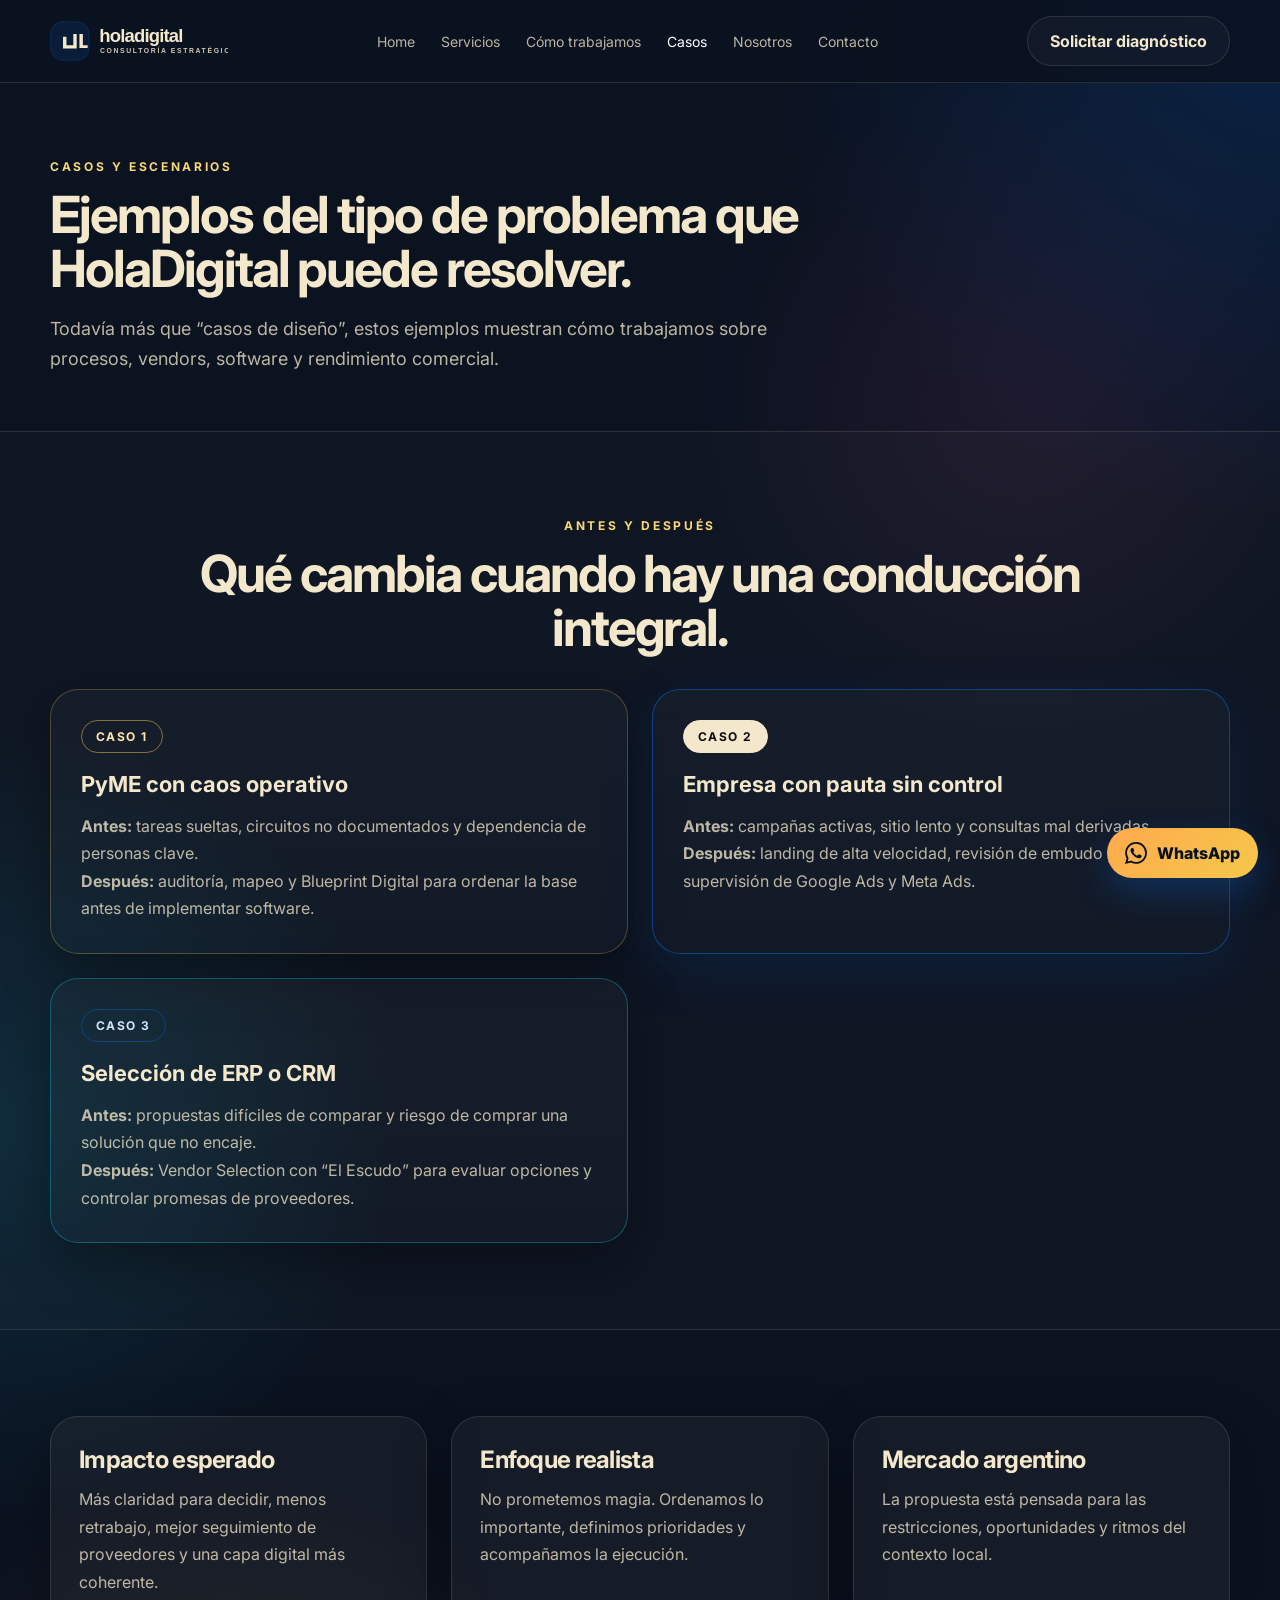
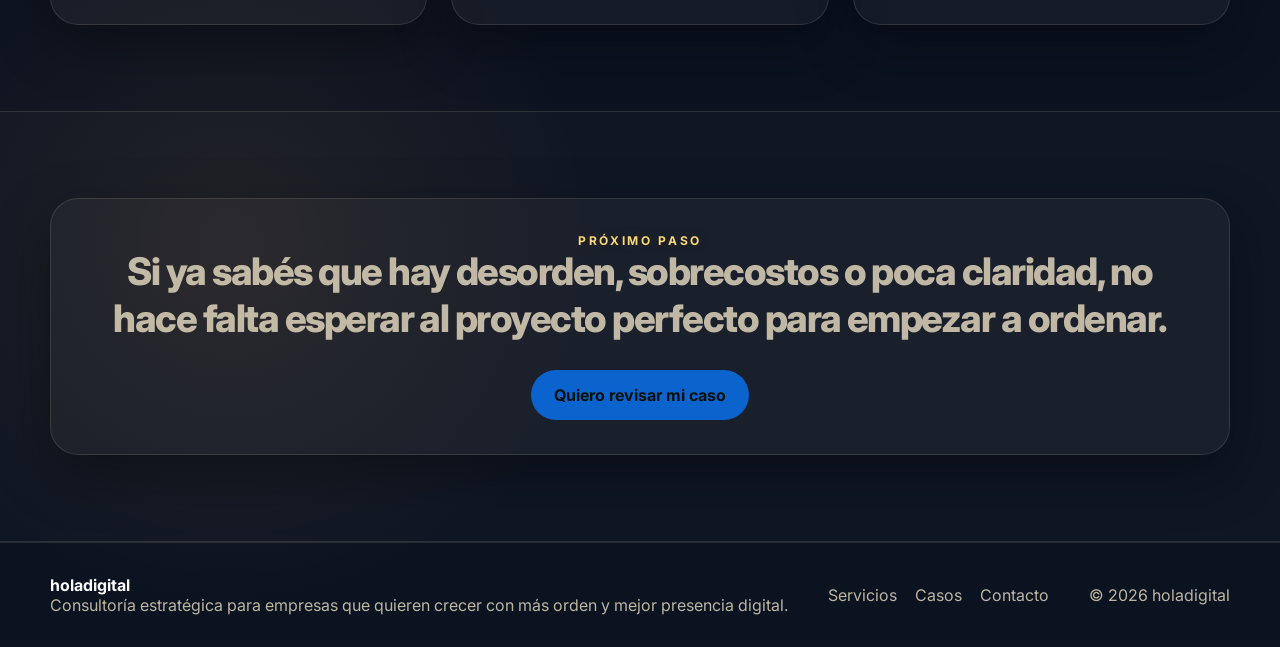
==== casos.html @ 7d8ce281 "primera version sitio con plan de negocio" ====
<!DOCTYPE html><html lang="es"><head><meta charset="UTF-8" /><meta name="viewport" content="width=device-width, initial-scale=1.0" /><title>Casos | holadigital</title><meta name="description" content="Escenarios y ejemplos de trabajo de HolaDigital." /><link rel="preconnect" href="https://fonts.googleapis.com"><link rel="preconnect" href="https://fonts.gstatic.com" crossorigin><link href="https://fonts.googleapis.com/css2?family=Inter:wght@400;500;600;700;800&display=swap" rel="stylesheet"><link rel="stylesheet" href="assets/css/styles.css" /></head><body><header class="site-header"><div class="container header-inner"><a class="brand" href="index.html"><img src="assets/img/logo-holadigital.svg" alt="holadigital" /></a><button class="mobile-toggle" aria-label="Abrir menú">Menú</button><nav class="nav"><a href="index.html">Home</a><a href="servicios.html">Servicios</a><a href="como-trabajamos.html">Cómo trabajamos</a><a class="active" href="casos.html">Casos</a><a href="nosotros.html">Nosotros</a><a href="contacto.html">Contacto</a></nav><a class="btn btn-secondary" href="contacto.html">Solicitar diagnóstico</a></div></header><main>
<section class="page-hero"><div class="container"><div class="eyebrow">Casos y escenarios</div><h1 class="section-title">Ejemplos del tipo de problema que HolaDigital puede resolver.</h1><p class="lead">Todavía más que “casos de diseño”, estos ejemplos muestran cómo trabajamos sobre procesos, vendors, software y rendimiento comercial.</p></div></section>

<section class="section section-alt">
  <div class="container">
    <div class="section-heading-center"><div class="eyebrow">Antes y después</div><h2 class="section-title">Qué cambia cuando hay una conducción integral.</h2></div>
    <div class="pricing-grid">
      <article class="price-card"><div class="plan-badge">Caso 1</div><h3>PyME con caos operativo</h3><p><strong>Antes:</strong> tareas sueltas, circuitos no documentados y dependencia de personas clave.</p><p><strong>Después:</strong> auditoría, mapeo y Blueprint Digital para ordenar la base antes de implementar software.</p></article>
      <article class="price-card price-card-featured"><div class="plan-badge plan-badge-light">Caso 2</div><h3>Empresa con pauta sin control</h3><p><strong>Antes:</strong> campañas activas, sitio lento y consultas mal derivadas.</p><p><strong>Después:</strong> landing de alta velocidad, revisión de embudo y supervisión de Google Ads y Meta Ads.</p></article>
      <article class="price-card"><div class="plan-badge">Caso 3</div><h3>Selección de ERP o CRM</h3><p><strong>Antes:</strong> propuestas difíciles de comparar y riesgo de comprar una solución que no encaje.</p><p><strong>Después:</strong> Vendor Selection con “El Escudo” para evaluar opciones y controlar promesas de proveedores.</p></article>
    </div>
  </div>
</section>

<section class="section">
  <div class="container grid-3">
    <div class="card"><h3>Impacto esperado</h3><p>Más claridad para decidir, menos retrabajo, mejor seguimiento de proveedores y una capa digital más coherente.</p></div>
    <div class="card"><h3>Enfoque realista</h3><p>No prometemos magia. Ordenamos lo importante, definimos prioridades y acompañamos la ejecución.</p></div>
    <div class="card"><h3>Mercado argentino</h3><p>La propuesta está pensada para las restricciones, oportunidades y ritmos del contexto local.</p></div>
  </div>
</section>

<section class="section section-alt">
  <div class="container">
    <div class="panel cta-band">
      <div class="eyebrow">Próximo paso</div>
      <p class="highlight-line">Si ya sabés que hay desorden, sobrecostos o poca claridad, no hace falta esperar al proyecto perfecto para empezar a ordenar.</p>
      <div class="btn-group" style="justify-content:center;"><a class="btn btn-primary" href="contacto.html">Quiero revisar mi caso</a></div>
    </div>
  </div>
</section>
</main><footer class="footer"><div class="container footer-inner"><div><strong style="display:block;color:#fff;">holadigital</strong><span>Consultoría estratégica para empresas que quieren crecer con más orden y mejor presencia digital.</span></div><div class="footer-links"><a href="servicios.html">Servicios</a><a href="casos.html">Casos</a><a href="contacto.html">Contacto</a></div><div>© <span data-year></span> holadigital</div></div></footer><a class="whatsapp-float" href="https://wa.me/5491100000000?text=Hola%20holadigital%2C%20quiero%20revisar%20mi%20caso" target="_blank" rel="noopener"><svg viewBox="0 0 24 24" fill="currentColor" aria-hidden="true"><path d="M20.52 3.48A11.86 11.86 0 0012.07 0C5.52 0 .18 5.34.18 11.88c0 2.1.55 4.14 1.6 5.94L0 24l6.36-1.67a11.84 11.84 0 005.71 1.46h.01c6.54 0 11.88-5.34 11.88-11.88 0-3.17-1.23-6.15-3.44-8.43Zm-8.45 18.3h-.01a9.85 9.85 0 01-5.02-1.38l-.36-.21-3.77.99 1.01-3.67-.24-.38a9.84 9.84 0 01-1.5-5.25c0-5.45 4.43-9.88 9.89-9.88a9.8 9.8 0 016.99 2.9 9.83 9.83 0 012.89 6.98c0 5.45-4.43 9.9-9.89 9.9Zm5.42-7.42c-.3-.15-1.77-.87-2.04-.96-.28-.11-.47-.15-.67.15-.2.29-.77.96-.95 1.15-.17.2-.35.22-.65.07-.3-.15-1.25-.46-2.39-1.46-.88-.78-1.48-1.74-1.65-2.04-.17-.29-.02-.45.13-.6.14-.14.3-.35.45-.52.15-.17.2-.3.3-.5.1-.2.05-.37-.03-.52-.08-.15-.67-1.62-.92-2.22-.24-.58-.48-.5-.67-.5h-.57c-.2 0-.52.08-.8.37-.28.3-1.05 1.03-1.05 2.5s1.08 2.9 1.23 3.1c.15.2 2.12 3.23 5.13 4.53.72.31 1.28.5 1.72.64.72.23 1.37.2 1.88.12.58-.09 1.77-.72 2.02-1.41.25-.69.25-1.28.17-1.4-.08-.12-.28-.19-.58-.34Z"/></svg><span>WhatsApp</span></a><script src="assets/js/main.js"></script></body></html>
---- assets/css/styles.css ----
:root {
  --bg: #0b1220;
  --bg-soft: #111a2d;
  --surface: rgba(244, 232, 204, 0.045);
  --surface-strong: rgba(244, 232, 204, 0.075);
  --border: rgba(244, 232, 204, 0.12);
  --text: #F4E8CC;
  --muted: rgba(244, 232, 204, 0.76);
  --primary: #0B63CE;
  --primary-strong: #16B9D4;
  --primary-soft: rgba(11, 99, 206, 0.14);
  --primary-deep: #09489A;
  --accent-warm: #FFA94D;
  --accent-pink: #FF6AC2;
  --accent-gold: #F5C84B;
  --white: #ffffff;
  --bone: #F4E8CC;
  --max: 1180px;
  --radius: 28px;
  --shadow: 0 20px 54px rgba(0,0,0,0.34);
}
* { box-sizing: border-box; }
html { scroll-behavior: smooth; }
body {
  margin: 0;
  font-family: Inter, Arial, Helvetica, sans-serif;
  color: var(--text);
  background:
    radial-gradient(circle at top right, rgba(11,99,206,0.22), transparent 20%),
    radial-gradient(circle at left, rgba(22,185,212,0.14), transparent 24%),
    radial-gradient(circle at 80% 18%, rgba(255,106,194,0.08), transparent 16%),
    radial-gradient(circle at 18% 82%, rgba(255,169,77,0.08), transparent 18%),
    var(--bg);
}
a { color: inherit; text-decoration: none; }
img { max-width: 100%; display: block; }
p { margin: 0; color: var(--muted); line-height: 1.72; }
.container { width: min(calc(100% - 40px), var(--max)); margin: 0 auto; }
.section { padding: 86px 0; }
.section-alt { background: rgba(255,255,255,0.015); border-top: 1px solid var(--border); border-bottom: 1px solid var(--border); }
.eyebrow { color: #f9d778; text-transform: uppercase; letter-spacing: .22em; font-size: 12px; font-weight: 700; }
.section-title { font-size: clamp(30px,4vw,52px); line-height: 1.05; margin: 14px 0 18px; letter-spacing: -.04em; }
.lead { font-size: 18px; max-width: 760px; }
.small-title { font-size: 12px; letter-spacing: .2em; text-transform: uppercase; color: #ffd59a; }
.btn-group { display: flex; flex-wrap: wrap; gap: 14px; margin-top: 28px; }
.btn { display:inline-flex; align-items:center; justify-content:center; padding:14px 22px; border-radius:999px; font-weight:700; transition:.2s ease; border:1px solid transparent; }
.btn-primary { background: var(--primary); color: #08110b; }
.btn-primary:hover { transform: translateY(-1px); background: var(--primary-strong); }
.btn-secondary { border-color: var(--border); background: rgba(255,255,255,0.03); }
.btn-secondary:hover { background: rgba(255,255,255,0.06); }
.site-header { position: sticky; top:0; z-index:50; backdrop-filter: blur(12px); background: rgba(11,18,32,.86); border-bottom:1px solid var(--border); }
.header-inner { min-height:82px; display:flex; align-items:center; justify-content:space-between; gap:24px; }
.brand { display:flex; align-items:center; gap:14px; }
.brand img { width: 178px; height: auto; }
.brand-sub { font-size:11px; color: var(--muted); text-transform: uppercase; letter-spacing: .24em; }
.nav { display:flex; align-items:center; gap:26px; }
.nav a { color: var(--muted); font-size:14px; }
.nav a:hover, .nav a.active { color: var(--white); }
.mobile-toggle { display:none; }
.hero { padding: 82px 0 90px; }
.hero-grid, .grid-2, .grid-3, .grid-4, .contact-layout, .table-row, .split-highlight, .pricing-grid, .proof-grid { display:grid; gap:24px; }
.hero-grid { grid-template-columns: 1.05fr .95fr; align-items:center; }
.hero h1 { font-size: clamp(42px,6vw,72px); line-height: .98; margin: 18px 0; letter-spacing: -.06em; }
.hero p { max-width: 700px; font-size: 19px; }
.grid-2 { grid-template-columns: repeat(2,1fr); }
.grid-3 { grid-template-columns: repeat(3,1fr); }
.grid-4, .proof-grid { grid-template-columns: repeat(4,1fr); }
.card, .panel, .image-card, .price-card, .proof-card { border:1px solid var(--border); background: var(--surface); border-radius: var(--radius); box-shadow: var(--shadow); }
.card { padding: 28px; }
.panel { padding: 34px; }
.image-card { overflow:hidden; }
.card h3, .panel h3 { margin:0 0 12px; font-size:24px; letter-spacing:-.03em; }
.case-top, .plan-badge { font-size:12px; text-transform:uppercase; letter-spacing:.12em; font-weight:700; }
.case-top { color:#f9d778; }
.feature-line { display:flex; gap:16px; align-items:flex-start; margin-bottom:18px; }
.icon-dot { width:12px; height:12px; border-radius:999px; background: var(--primary); box-shadow: 0 0 0 8px rgba(11,99,206,.16); margin-top:8px; flex:0 0 auto; }
.stat-block, .proof-card { padding:20px; border-radius:22px; background: rgba(255,255,255,0.03); border:1px solid var(--border); }
.metric { font-size:16px; font-weight:600; color:var(--text); }
.metric small { display:block; margin-top:8px; color:var(--muted); font-weight:400; }
.before-after { display:grid; gap:16px; margin:20px 0; }
.impact { border:1px solid rgba(11,99,206,.3); background: var(--primary-soft); border-radius:22px; padding:18px; }
.page-hero { padding: 76px 0 56px; }
.page-hero .section-title { max-width: 900px; }
.highlight-line { font-size: clamp(24px,3vw,38px); line-height:1.24; font-weight:800; letter-spacing:-.04em; }
.image-wrap { border-radius: 30px; overflow:hidden; border:1px solid var(--border); background: rgba(255,255,255,0.02); }
form { display:grid; gap:16px; }
.form-grid { display:grid; grid-template-columns:repeat(2,1fr); gap:16px; }
label { display:grid; gap:8px; font-size:14px; color: var(--muted); }
input, textarea { width:100%; background:#0a1120; border:1px solid var(--border); border-radius:18px; padding:14px 16px; color:var(--text); font:inherit; }
textarea { min-height: 160px; resize: vertical; }
input:focus, textarea:focus { outline:2px solid rgba(11,99,206,.3); border-color: rgba(11,99,206,.35); }
.footer { border-top:1px solid var(--border); padding:32px 0; color: var(--muted); }
.footer-inner { display:flex; justify-content:space-between; align-items:center; gap:20px; }
.footer-links { display:flex; flex-wrap:wrap; gap:18px; }
.cta-band { text-align:center; }
.process-step { display:grid; grid-template-columns:58px 1fr; gap:18px; align-items:start; }
.step-number { width:58px; height:58px; border-radius:18px; background: var(--primary); color:#08110b; font-weight:800; display:flex; align-items:center; justify-content:center; }
.plan-badge { display:inline-flex; align-items:center; justify-content:center; border:1px solid rgba(11,99,206,.45); color:#cde6ff; padding:8px 14px; border-radius:999px; margin-bottom:18px; }
.plan-badge-light { background: var(--bone); color:#0D0D0D; border-color: var(--bone); }
.section-heading-center { text-align:center; max-width:900px; margin:0 auto 34px; }
.center-lead { margin:0 auto; }
.pricing-grid { grid-template-columns: repeat(2,1fr); }
.price-card { padding: 30px; background: linear-gradient(180deg, rgba(255,255,255,.03), rgba(255,255,255,.015)); }
.price-card-featured { border-color: rgba(11,99,206,.7); box-shadow: 0 18px 56px rgba(11,99,206,.18); }
.price-card h3 { font-size: 22px; margin:0 0 16px; }
.price-line { display:flex; align-items:flex-end; gap:10px; margin-bottom:18px; }
.price { font-size: clamp(42px,6vw,64px); line-height:1; font-weight:800; letter-spacing:-.05em; color:var(--white); }
.price-period { font-size:16px; color:var(--muted); padding-bottom:8px; }
.plan-list { list-style:none; padding:22px 0 0; margin:22px 0 0; border-top:1px solid rgba(255,255,255,.14); display:grid; gap:14px; }
.plan-list li { position:relative; padding-left:20px; color: var(--text); line-height:1.6; }
.plan-list li::before { content:"✓"; position:absolute; left:0; top:0; color:#ffd277; font-weight:800; }
.plan-list li.plan-warning { color: #ffb7a7; }
.plan-list li.plan-warning::before { content:"✕"; color:#ff8f77; }
.plan-mini-tags { display:flex; gap:12px; flex-wrap:wrap; margin-top:18px; }
.plan-mini-tags span { padding: 12px 16px; border-radius:16px; background: rgba(255,255,255,.05); border:1px solid var(--border); color: var(--text); font-weight:600; }
.price-actions { display:grid; gap:12px; margin-top:24px; }
.plan-btn-outline { border-color: rgba(22,185,212,.5); color:#caeff5; background: transparent; }
.plan-btn-outline:hover { background: rgba(22,185,212,.09); }
.pricing-note { margin-top: 24px; text-align:center; }
.contact-layout { grid-template-columns: .95fr 1.05fr; }
.quote-box, .note-box { padding:24px; border-radius:24px; border:1px solid var(--border); background: rgba(255,255,255,0.03); }
.list-clean { display:grid; gap:14px; padding:0; margin:24px 0 0; list-style:none; }
.list-clean li { padding:18px; border-radius:20px; background: rgba(255,255,255,0.03); border:1px solid var(--border); }
.logo-lockup { display:flex; flex-direction:column; gap:2px; }
.hero-proof { margin-top: 28px; }
.proof-card strong { display:block; color:var(--white); font-size:18px; margin-bottom:6px; }
.whatsapp-float {
  position: fixed;
  right: 22px;
  bottom: 22px;
  z-index: 60;
  display: inline-flex;
  align-items: center;
  gap: 10px;
  padding: 14px 18px;
  border-radius: 999px;
  background: linear-gradient(135deg, var(--primary), var(--primary-strong));
  color: #08111f;
  font-weight: 800;
  box-shadow: 0 14px 34px rgba(11,99,206,.30);
}
.whatsapp-float svg { width: 22px; height: 22px; }
.note-compact { font-size: 13px; color: var(--muted); margin-top: 14px; }
@media (max-width: 1024px) {
  .hero-grid, .contact-layout, .grid-3, .grid-4, .proof-grid, .grid-2, .table-row, .split-highlight, .pricing-grid { grid-template-columns:1fr; }
  .header-inner { flex-wrap:wrap; }
  .nav { order:3; width:100%; overflow-x:auto; padding-bottom:6px; }
}
@media (max-width: 720px) {
  .section { padding: 68px 0; }
  .hero { padding: 54px 0 66px; }
  .panel, .card, .price-card { padding: 22px; }
  .form-grid { grid-template-columns:1fr; }
  .footer-inner { flex-direction:column; align-items:flex-start; }
  .nav { display:none; }
  .nav.open { display:flex; flex-direction:column; width:100%; align-items:flex-start; gap:14px; padding:18px 0 4px; }
  .mobile-toggle { display:inline-flex; border:1px solid var(--border); background:rgba(255,255,255,.03); color:var(--text); border-radius:12px; padding:10px 12px; cursor:pointer; }
  .brand img { width: 150px; }
  .whatsapp-float { right: 16px; bottom: 16px; padding: 13px 16px; }
  .whatsapp-float span { display:none; }
}


.hero .eyebrow, .section .eyebrow { text-shadow: 0 0 18px rgba(245,200,75,0.14); }
.hero .btn-primary, .price-actions .btn-primary, .step-number {
  background: linear-gradient(135deg, var(--primary), var(--primary-strong));
  color: #08111f;
}
.brand-sub { color: rgba(244,232,204,.68); }
.plan-mini-tags span:nth-child(1) { border-color: rgba(11,99,206,.35); }
.plan-mini-tags span:nth-child(2) { border-color: rgba(22,185,212,.35); }
.price-card:nth-child(1) { border-color: rgba(245,200,75,.26); }
.price-card:nth-child(1) .plan-badge { border-color: rgba(245,200,75,.5); color: #ffe7a8; }
.price-card:nth-child(2) { border-color: rgba(11,99,206,.55); box-shadow: 0 18px 56px rgba(11,99,206,.12); }
.price-card:nth-child(3) { border-color: rgba(22,185,212,.36); }
.price-card:nth-child(4) { border-color: rgba(255,106,194,.32); }
.price-card:nth-child(4) .plan-badge { border-color: rgba(255,106,194,.55); color: #ffd0eb; }
.quote-box, .note-box { background: linear-gradient(180deg, rgba(244,232,204,0.035), rgba(255,255,255,0.02)); }
.whatsapp-float {
  background: linear-gradient(135deg, var(--accent-warm), var(--accent-gold));
}
.whatsapp-float:hover { transform: translateY(-1px); }
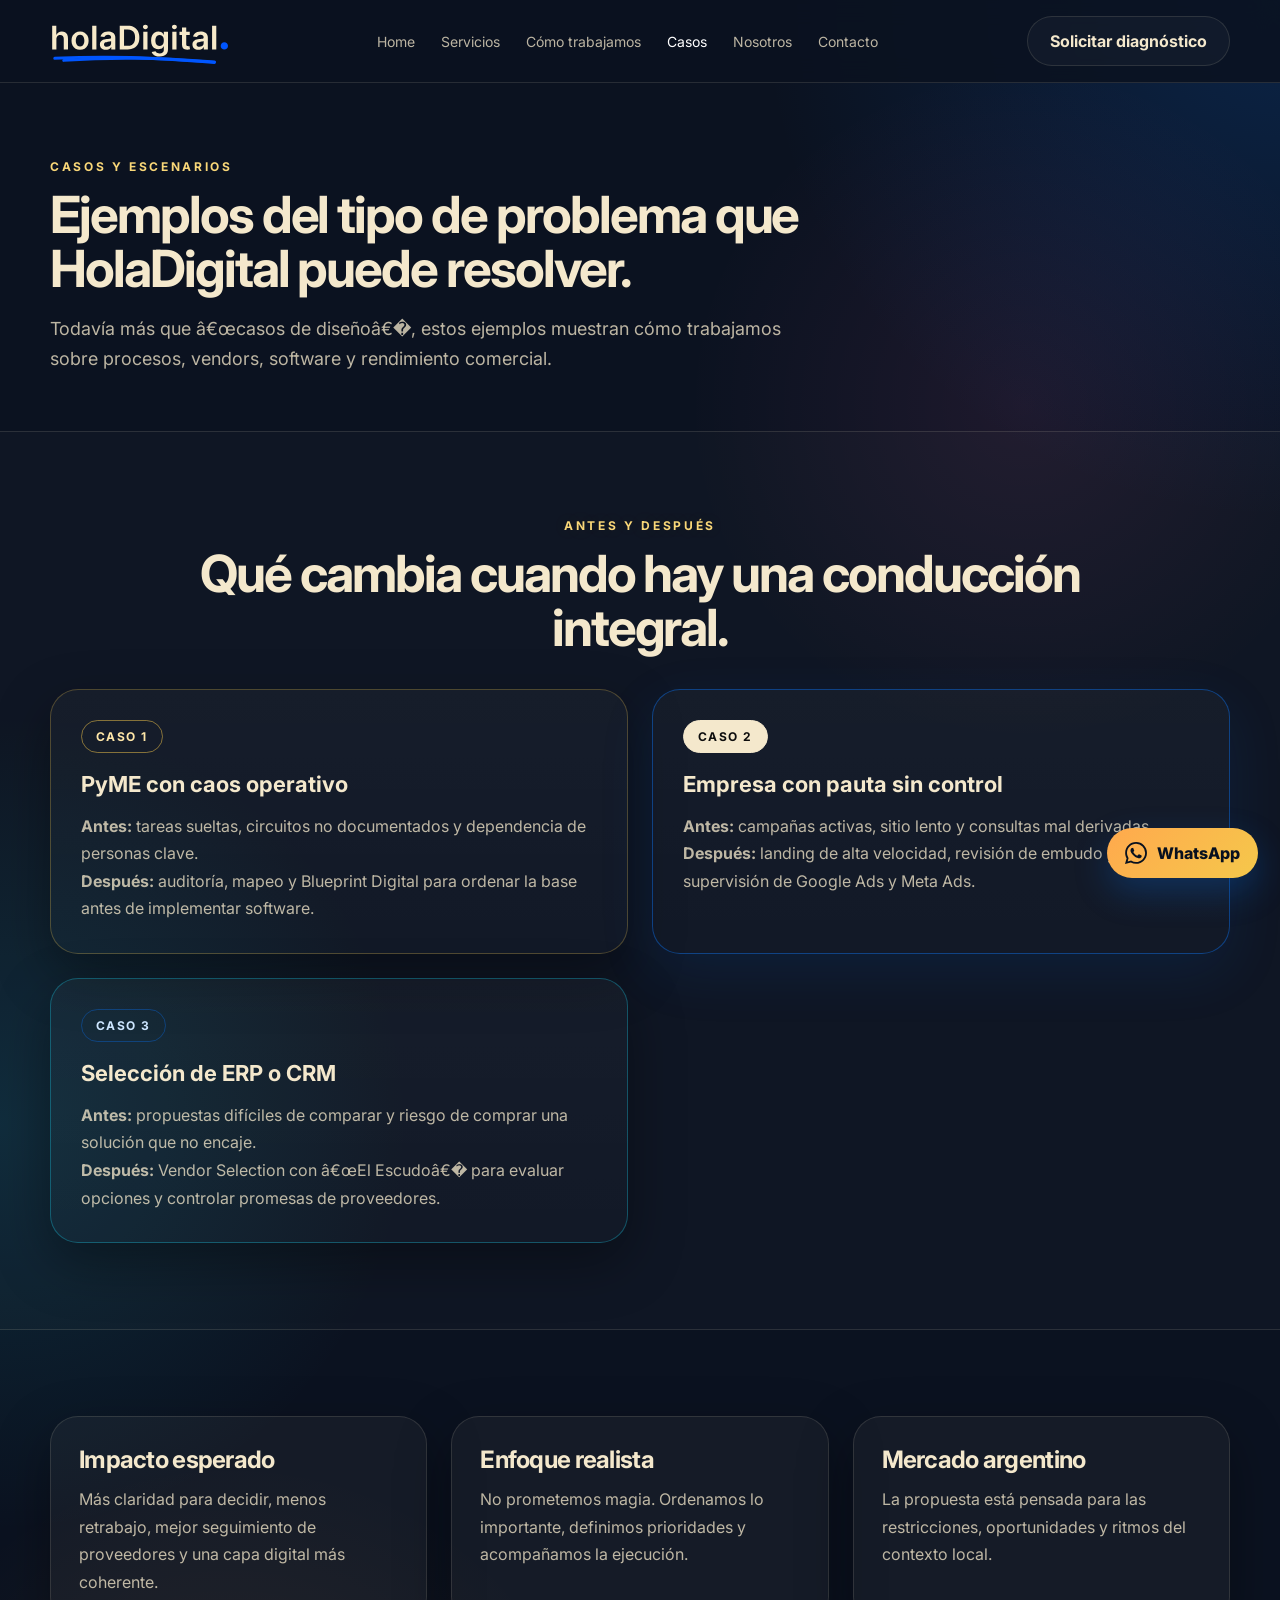
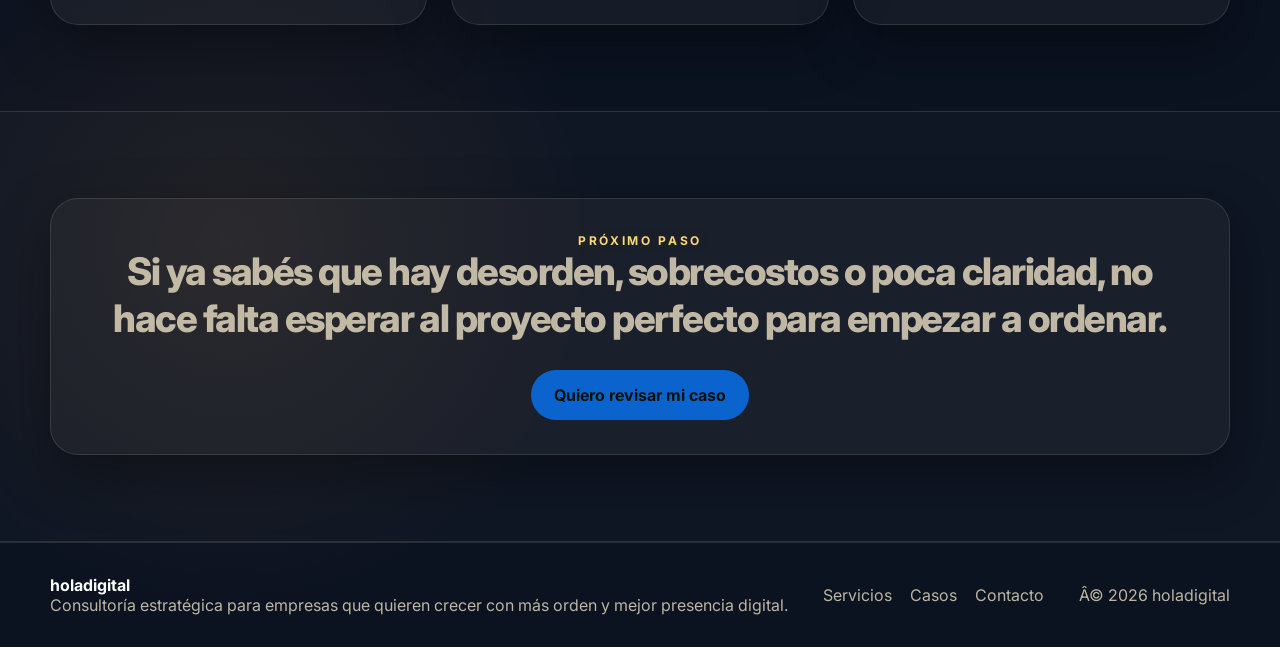
==== commit 55bc9425: "cambios de acentos en los textos" ====
--- a/casos.html
+++ b/casos.html
@@ -1,13 +1,13 @@
-<!DOCTYPE html><html lang="es"><head><meta charset="UTF-8" /><meta name="viewport" content="width=device-width, initial-scale=1.0" /><title>Casos | holadigital</title><meta name="description" content="Escenarios y ejemplos de trabajo de HolaDigital." /><link rel="preconnect" href="https://fonts.googleapis.com"><link rel="preconnect" href="https://fonts.gstatic.com" crossorigin><link href="https://fonts.googleapis.com/css2?family=Inter:wght@400;500;600;700;800&display=swap" rel="stylesheet"><link rel="stylesheet" href="assets/css/styles.css" /></head><body><header class="site-header"><div class="container header-inner"><a class="brand" href="index.html"><img src="assets/img/logo-holadigital.svg" alt="holadigital" /></a><button class="mobile-toggle" aria-label="Abrir menú">Menú</button><nav class="nav"><a href="index.html">Home</a><a href="servicios.html">Servicios</a><a href="como-trabajamos.html">Cómo trabajamos</a><a class="active" href="casos.html">Casos</a><a href="nosotros.html">Nosotros</a><a href="contacto.html">Contacto</a></nav><a class="btn btn-secondary" href="contacto.html">Solicitar diagnóstico</a></div></header><main>
-<section class="page-hero"><div class="container"><div class="eyebrow">Casos y escenarios</div><h1 class="section-title">Ejemplos del tipo de problema que HolaDigital puede resolver.</h1><p class="lead">Todavía más que “casos de diseño”, estos ejemplos muestran cómo trabajamos sobre procesos, vendors, software y rendimiento comercial.</p></div></section>
+<!DOCTYPE html><html lang="es"><head><meta charset="UTF-8" /><meta name="viewport" content="width=device-width, initial-scale=1.0" /><title>Casos | holadigital</title><meta name="description" content="Escenarios y ejemplos de trabajo de HolaDigital." /><link rel="preconnect" href="https://fonts.googleapis.com"><link rel="preconnect" href="https://fonts.gstatic.com" crossorigin><link href="https://fonts.googleapis.com/css2?family=Inter:wght@400;500;600;700;800&display=swap" rel="stylesheet"><link rel="stylesheet" href="assets/css/styles.css" /></head><body><header class="site-header"><div class="container header-inner"><a class="brand" href="index.html"><img src="assets/img/logo-holadigital.svg" alt="holadigital" /></a><button class="mobile-toggle" aria-label="Abrir meníº">Meníº</button><nav class="nav"><a href="index.html">Home</a><a href="servicios.html">Servicios</a><a href="como-trabajamos.html">Cómo trabajamos</a><a class="active" href="casos.html">Casos</a><a href="nosotros.html">Nosotros</a><a href="contacto.html">Contacto</a></nav><a class="btn btn-secondary" href="contacto.html">Solicitar diagnóstico</a></div></header><main>
+<section class="page-hero"><div class="container"><div class="eyebrow">Casos y escenarios</div><h1 class="section-title">Ejemplos del tipo de problema que HolaDigital puede resolver.</h1><p class="lead">Todaví­a más que â€œcasos de diseñoâ€�, estos ejemplos muestran cómo trabajamos sobre procesos, vendors, software y rendimiento comercial.</p></div></section>
 
 <section class="section section-alt">
   <div class="container">
     <div class="section-heading-center"><div class="eyebrow">Antes y después</div><h2 class="section-title">Qué cambia cuando hay una conducción integral.</h2></div>
     <div class="pricing-grid">
-      <article class="price-card"><div class="plan-badge">Caso 1</div><h3>PyME con caos operativo</h3><p><strong>Antes:</strong> tareas sueltas, circuitos no documentados y dependencia de personas clave.</p><p><strong>Después:</strong> auditoría, mapeo y Blueprint Digital para ordenar la base antes de implementar software.</p></article>
+      <article class="price-card"><div class="plan-badge">Caso 1</div><h3>PyME con caos operativo</h3><p><strong>Antes:</strong> tareas sueltas, circuitos no documentados y dependencia de personas clave.</p><p><strong>Después:</strong> auditorí­a, mapeo y Blueprint Digital para ordenar la base antes de implementar software.</p></article>
       <article class="price-card price-card-featured"><div class="plan-badge plan-badge-light">Caso 2</div><h3>Empresa con pauta sin control</h3><p><strong>Antes:</strong> campañas activas, sitio lento y consultas mal derivadas.</p><p><strong>Después:</strong> landing de alta velocidad, revisión de embudo y supervisión de Google Ads y Meta Ads.</p></article>
-      <article class="price-card"><div class="plan-badge">Caso 3</div><h3>Selección de ERP o CRM</h3><p><strong>Antes:</strong> propuestas difíciles de comparar y riesgo de comprar una solución que no encaje.</p><p><strong>Después:</strong> Vendor Selection con “El Escudo” para evaluar opciones y controlar promesas de proveedores.</p></article>
+      <article class="price-card"><div class="plan-badge">Caso 3</div><h3>Selección de ERP o CRM</h3><p><strong>Antes:</strong> propuestas difí­ciles de comparar y riesgo de comprar una solución que no encaje.</p><p><strong>Después:</strong> Vendor Selection con â€œEl Escudoâ€� para evaluar opciones y controlar promesas de proveedores.</p></article>
     </div>
   </div>
 </section>
@@ -29,4 +29,4 @@
     </div>
   </div>
 </section>
-</main><footer class="footer"><div class="container footer-inner"><div><strong style="display:block;color:#fff;">holadigital</strong><span>Consultoría estratégica para empresas que quieren crecer con más orden y mejor presencia digital.</span></div><div class="footer-links"><a href="servicios.html">Servicios</a><a href="casos.html">Casos</a><a href="contacto.html">Contacto</a></div><div>© <span data-year></span> holadigital</div></div></footer><a class="whatsapp-float" href="https://wa.me/5491100000000?text=Hola%20holadigital%2C%20quiero%20revisar%20mi%20caso" target="_blank" rel="noopener"><svg viewBox="0 0 24 24" fill="currentColor" aria-hidden="true"><path d="M20.52 3.48A11.86 11.86 0 0012.07 0C5.52 0 .18 5.34.18 11.88c0 2.1.55 4.14 1.6 5.94L0 24l6.36-1.67a11.84 11.84 0 005.71 1.46h.01c6.54 0 11.88-5.34 11.88-11.88 0-3.17-1.23-6.15-3.44-8.43Zm-8.45 18.3h-.01a9.85 9.85 0 01-5.02-1.38l-.36-.21-3.77.99 1.01-3.67-.24-.38a9.84 9.84 0 01-1.5-5.25c0-5.45 4.43-9.88 9.89-9.88a9.8 9.8 0 016.99 2.9 9.83 9.83 0 012.89 6.98c0 5.45-4.43 9.9-9.89 9.9Zm5.42-7.42c-.3-.15-1.77-.87-2.04-.96-.28-.11-.47-.15-.67.15-.2.29-.77.96-.95 1.15-.17.2-.35.22-.65.07-.3-.15-1.25-.46-2.39-1.46-.88-.78-1.48-1.74-1.65-2.04-.17-.29-.02-.45.13-.6.14-.14.3-.35.45-.52.15-.17.2-.3.3-.5.1-.2.05-.37-.03-.52-.08-.15-.67-1.62-.92-2.22-.24-.58-.48-.5-.67-.5h-.57c-.2 0-.52.08-.8.37-.28.3-1.05 1.03-1.05 2.5s1.08 2.9 1.23 3.1c.15.2 2.12 3.23 5.13 4.53.72.31 1.28.5 1.72.64.72.23 1.37.2 1.88.12.58-.09 1.77-.72 2.02-1.41.25-.69.25-1.28.17-1.4-.08-.12-.28-.19-.58-.34Z"/></svg><span>WhatsApp</span></a><script src="assets/js/main.js"></script></body></html>
+</main><footer class="footer"><div class="container footer-inner"><div><strong style="display:block;color:#fff;">holadigital</strong><span>Consultorí­a estratégica para empresas que quieren crecer con más orden y mejor presencia digital.</span></div><div class="footer-links"><a href="servicios.html">Servicios</a><a href="casos.html">Casos</a><a href="contacto.html">Contacto</a></div><div>Â© <span data-year></span> holadigital</div></div></footer><a class="whatsapp-float" href="https://wa.me/5491100000000?text=Hola%20holadigital%2C%20quiero%20revisar%20mi%20caso" target="_blank" rel="noopener"><svg viewBox="0 0 24 24" fill="currentColor" aria-hidden="true"><path d="M20.52 3.48A11.86 11.86 0 0012.07 0C5.52 0 .18 5.34.18 11.88c0 2.1.55 4.14 1.6 5.94L0 24l6.36-1.67a11.84 11.84 0 005.71 1.46h.01c6.54 0 11.88-5.34 11.88-11.88 0-3.17-1.23-6.15-3.44-8.43Zm-8.45 18.3h-.01a9.85 9.85 0 01-5.02-1.38l-.36-.21-3.77.99 1.01-3.67-.24-.38a9.84 9.84 0 01-1.5-5.25c0-5.45 4.43-9.88 9.89-9.88a9.8 9.8 0 016.99 2.9 9.83 9.83 0 012.89 6.98c0 5.45-4.43 9.9-9.89 9.9Zm5.42-7.42c-.3-.15-1.77-.87-2.04-.96-.28-.11-.47-.15-.67.15-.2.29-.77.96-.95 1.15-.17.2-.35.22-.65.07-.3-.15-1.25-.46-2.39-1.46-.88-.78-1.48-1.74-1.65-2.04-.17-.29-.02-.45.13-.6.14-.14.3-.35.45-.52.15-.17.2-.3.3-.5.1-.2.05-.37-.03-.52-.08-.15-.67-1.62-.92-2.22-.24-.58-.48-.5-.67-.5h-.57c-.2 0-.52.08-.8.37-.28.3-1.05 1.03-1.05 2.5s1.08 2.9 1.23 3.1c.15.2 2.12 3.23 5.13 4.53.72.31 1.28.5 1.72.64.72.23 1.37.2 1.88.12.58-.09 1.77-.72 2.02-1.41.25-.69.25-1.28.17-1.4-.08-.12-.28-.19-.58-.34Z"/></svg><span>WhatsApp</span></a><script src="assets/js/main.js"></script></body></html>
